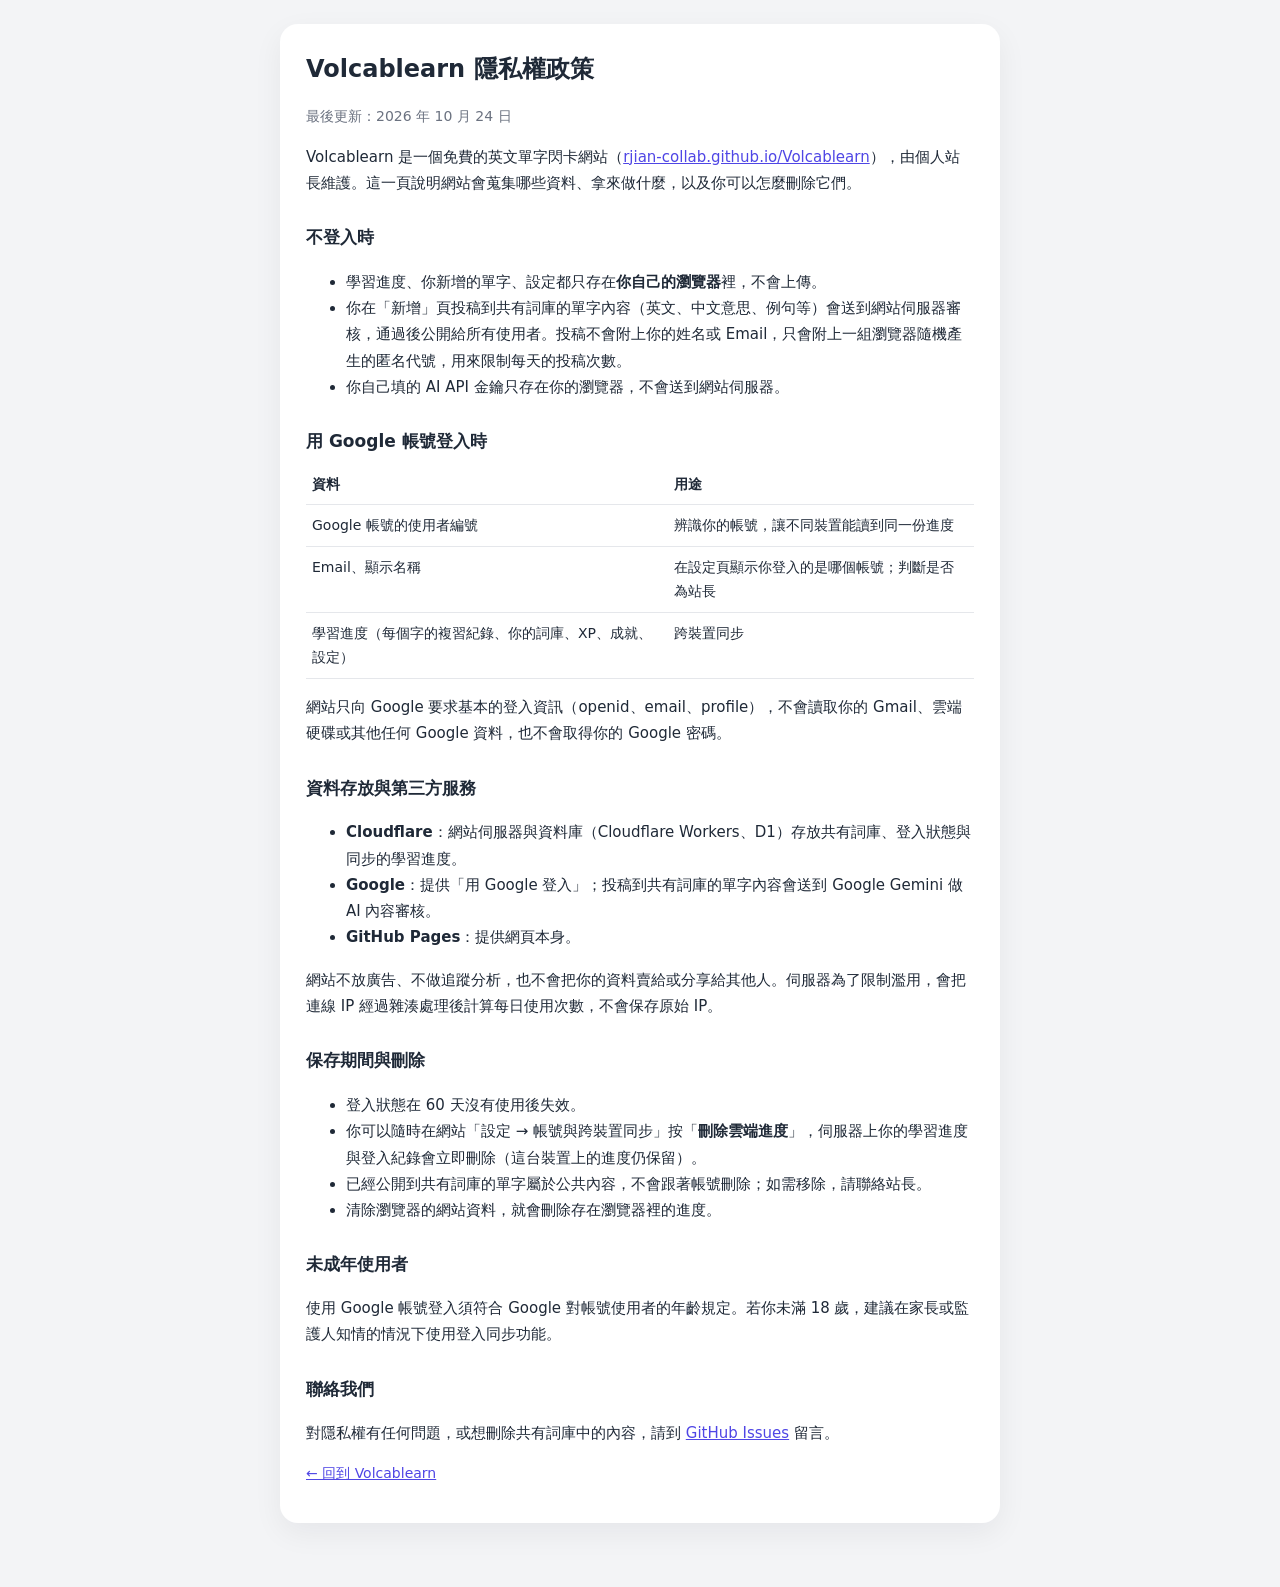
==== privacy.html @ e9205573 "Add Google sign-in with cross-device sync and email-based admin - Sign in with Google (Google Identi" ====
<!doctype html>
<html lang="zh-Hant">
<head>
<meta charset="utf-8">
<meta name="viewport" content="width=device-width,initial-scale=1">
<title>Volcablearn 隱私權政策</title>
<style>
:root{--bg:#f3f4f6;--card:#fff;--fg:#1f2937;--mute:#6b7280;--pri:#4f46e5;--line:#e5e7eb}
@media (prefers-color-scheme:dark){:root{--bg:#0f1115;--card:#1a1d24;--fg:#e5e7eb;--mute:#9ca3af;--pri:#818cf8;--line:#2a2f3a;color-scheme:dark}}
body{margin:0;background:var(--bg);color:var(--fg);font-family:"Segoe UI","Microsoft JhengHei","PingFang TC","Noto Sans TC",system-ui,sans-serif;line-height:1.75}
main{max-width:720px;margin:0 auto;padding:24px 16px 64px}
article{background:var(--card);border-radius:18px;padding:24px 26px;box-shadow:0 10px 30px rgba(17,24,39,.06)}
h1{font-size:24px;margin:0 0 4px}h2{font-size:17px;margin:1.6em 0 .4em}
p,li{font-size:15px}.mute{color:var(--mute);font-size:14px}a{color:var(--pri)}
table{border-collapse:collapse;width:100%;font-size:14px}td,th{border-bottom:1px solid var(--line);padding:8px 6px;text-align:left;vertical-align:top}
.wrap{overflow-x:auto}
</style>
</head>
<body>
<main>
<article>
<h1>Volcablearn 隱私權政策</h1>
<p class="mute">最後更新：2026 年 10 月 24 日</p>

<p>Volcablearn 是一個免費的英文單字閃卡網站（<a href="https://rjian-collab.github.io/Volcablearn/">rjian-collab.github.io/Volcablearn</a>），由個人站長維護。這一頁說明網站會蒐集哪些資料、拿來做什麼，以及你可以怎麼刪除它們。</p>

<h2>不登入時</h2>
<ul>
  <li>學習進度、你新增的單字、設定都只存在<strong>你自己的瀏覽器</strong>裡，不會上傳。</li>
  <li>你在「新增」頁投稿到共有詞庫的單字內容（英文、中文意思、例句等）會送到網站伺服器審核，通過後公開給所有使用者。投稿不會附上你的姓名或 Email，只會附上一組瀏覽器隨機產生的匿名代號，用來限制每天的投稿次數。</li>
  <li>你自己填的 AI API 金鑰只存在你的瀏覽器，不會送到網站伺服器。</li>
</ul>

<h2>用 Google 帳號登入時</h2>
<div class="wrap"><table>
  <tr><th>資料</th><th>用途</th></tr>
  <tr><td>Google 帳號的使用者編號</td><td>辨識你的帳號，讓不同裝置能讀到同一份進度</td></tr>
  <tr><td>Email、顯示名稱</td><td>在設定頁顯示你登入的是哪個帳號；判斷是否為站長</td></tr>
  <tr><td>學習進度（每個字的複習紀錄、你的詞庫、XP、成就、設定）</td><td>跨裝置同步</td></tr>
</table></div>
<p>網站只向 Google 要求基本的登入資訊（openid、email、profile），不會讀取你的 Gmail、雲端硬碟或其他任何 Google 資料，也不會取得你的 Google 密碼。</p>

<h2>資料存放與第三方服務</h2>
<ul>
  <li><strong>Cloudflare</strong>：網站伺服器與資料庫（Cloudflare Workers、D1）存放共有詞庫、登入狀態與同步的學習進度。</li>
  <li><strong>Google</strong>：提供「用 Google 登入」；投稿到共有詞庫的單字內容會送到 Google Gemini 做 AI 內容審核。</li>
  <li><strong>GitHub Pages</strong>：提供網頁本身。</li>
</ul>
<p>網站不放廣告、不做追蹤分析，也不會把你的資料賣給或分享給其他人。伺服器為了限制濫用，會把連線 IP 經過雜湊處理後計算每日使用次數，不會保存原始 IP。</p>

<h2>保存期間與刪除</h2>
<ul>
  <li>登入狀態在 60 天沒有使用後失效。</li>
  <li>你可以隨時在網站「設定 → 帳號與跨裝置同步」按「<strong>刪除雲端進度</strong>」，伺服器上你的學習進度與登入紀錄會立即刪除（這台裝置上的進度仍保留）。</li>
  <li>已經公開到共有詞庫的單字屬於公共內容，不會跟著帳號刪除；如需移除，請聯絡站長。</li>
  <li>清除瀏覽器的網站資料，就會刪除存在瀏覽器裡的進度。</li>
</ul>

<h2>未成年使用者</h2>
<p>使用 Google 帳號登入須符合 Google 對帳號使用者的年齡規定。若你未滿 18 歲，建議在家長或監護人知情的情況下使用登入同步功能。</p>

<h2>聯絡我們</h2>
<p>對隱私權有任何問題，或想刪除共有詞庫中的內容，請到 <a href="https://github.com/rjian-collab/Volcablearn/issues">GitHub Issues</a> 留言。</p>

<p class="mute"><a href="./">← 回到 Volcablearn</a></p>
</article>
</main>
</body>
</html>
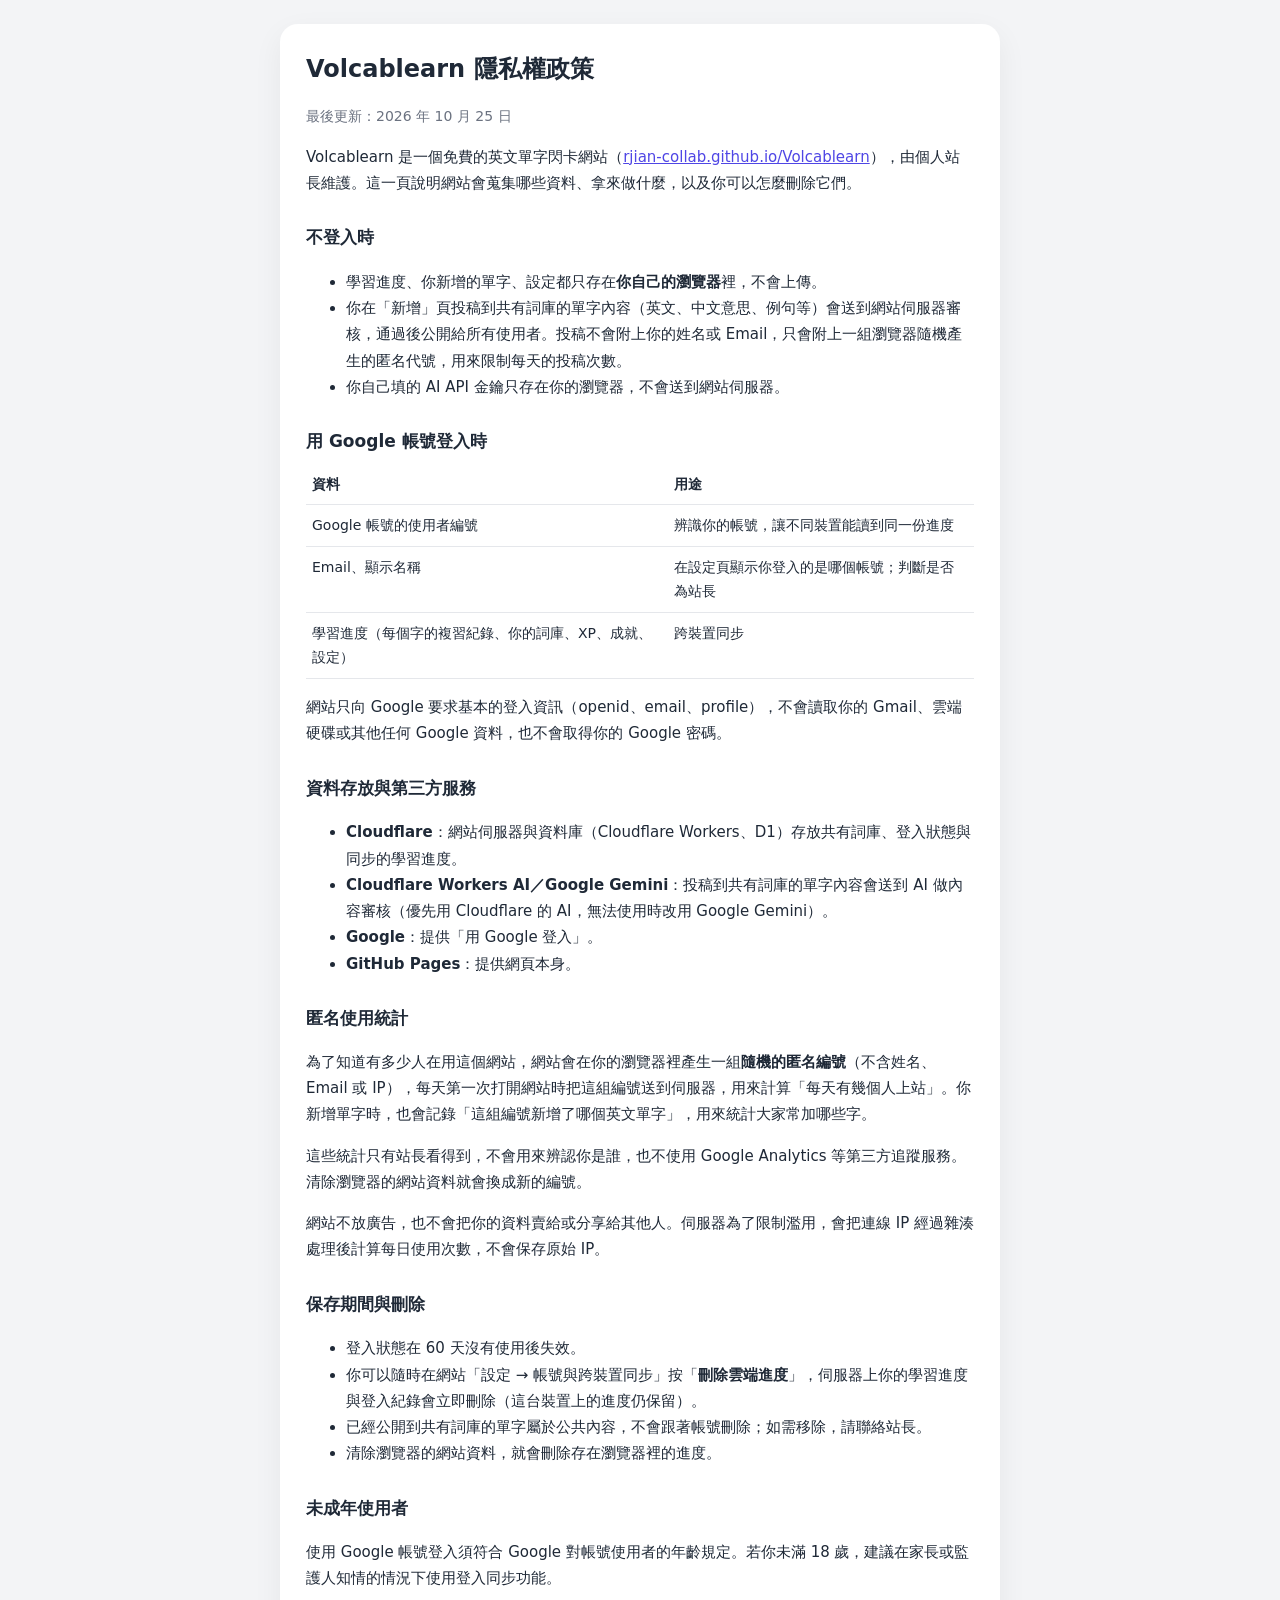
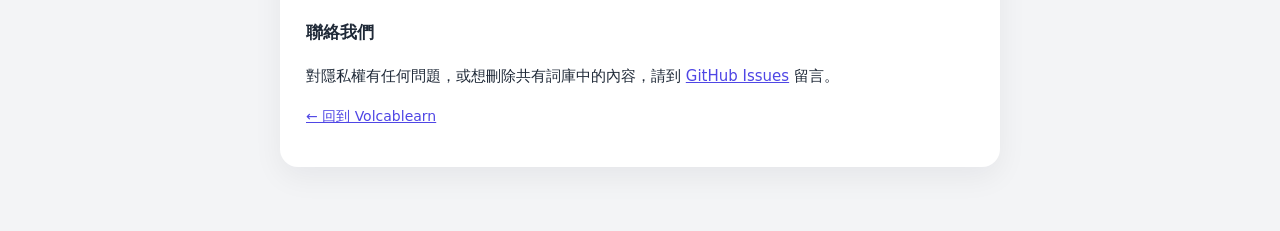
==== commit 9ba3bf0e: "Add anonymous visitor and word-add statistics for the site owner - Worker: POST /api/hit counts each" ====
--- a/privacy.html
+++ b/privacy.html
@@ -20,7 +20,7 @@
 <main>
 <article>
 <h1>Volcablearn 隱私權政策</h1>
-<p class="mute">最後更新：2026 年 10 月 24 日</p>
+<p class="mute">最後更新：2026 年 10 月 25 日</p>
 
 <p>Volcablearn 是一個免費的英文單字閃卡網站（<a href="https://rjian-collab.github.io/Volcablearn/">rjian-collab.github.io/Volcablearn</a>），由個人站長維護。這一頁說明網站會蒐集哪些資料、拿來做什麼，以及你可以怎麼刪除它們。</p>
 
@@ -43,10 +43,14 @@
 <h2>資料存放與第三方服務</h2>
 <ul>
   <li><strong>Cloudflare</strong>：網站伺服器與資料庫（Cloudflare Workers、D1）存放共有詞庫、登入狀態與同步的學習進度。</li>
-  <li><strong>Google</strong>：提供「用 Google 登入」；投稿到共有詞庫的單字內容會送到 Google Gemini 做 AI 內容審核。</li>
+  <li><strong>Cloudflare Workers AI／Google Gemini</strong>：投稿到共有詞庫的單字內容會送到 AI 做內容審核（優先用 Cloudflare 的 AI，無法使用時改用 Google Gemini）。</li>
+  <li><strong>Google</strong>：提供「用 Google 登入」。</li>
   <li><strong>GitHub Pages</strong>：提供網頁本身。</li>
 </ul>
-<p>網站不放廣告、不做追蹤分析，也不會把你的資料賣給或分享給其他人。伺服器為了限制濫用，會把連線 IP 經過雜湊處理後計算每日使用次數，不會保存原始 IP。</p>
+<h2>匿名使用統計</h2>
+<p>為了知道有多少人在用這個網站，網站會在你的瀏覽器裡產生一組<strong>隨機的匿名編號</strong>（不含姓名、Email 或 IP），每天第一次打開網站時把這組編號送到伺服器，用來計算「每天有幾個人上站」。你新增單字時，也會記錄「這組編號新增了哪個英文單字」，用來統計大家常加哪些字。</p>
+<p>這些統計只有站長看得到，不會用來辨認你是誰，也不使用 Google Analytics 等第三方追蹤服務。清除瀏覽器的網站資料就會換成新的編號。</p>
+<p>網站不放廣告，也不會把你的資料賣給或分享給其他人。伺服器為了限制濫用，會把連線 IP 經過雜湊處理後計算每日使用次數，不會保存原始 IP。</p>
 
 <h2>保存期間與刪除</h2>
 <ul>
